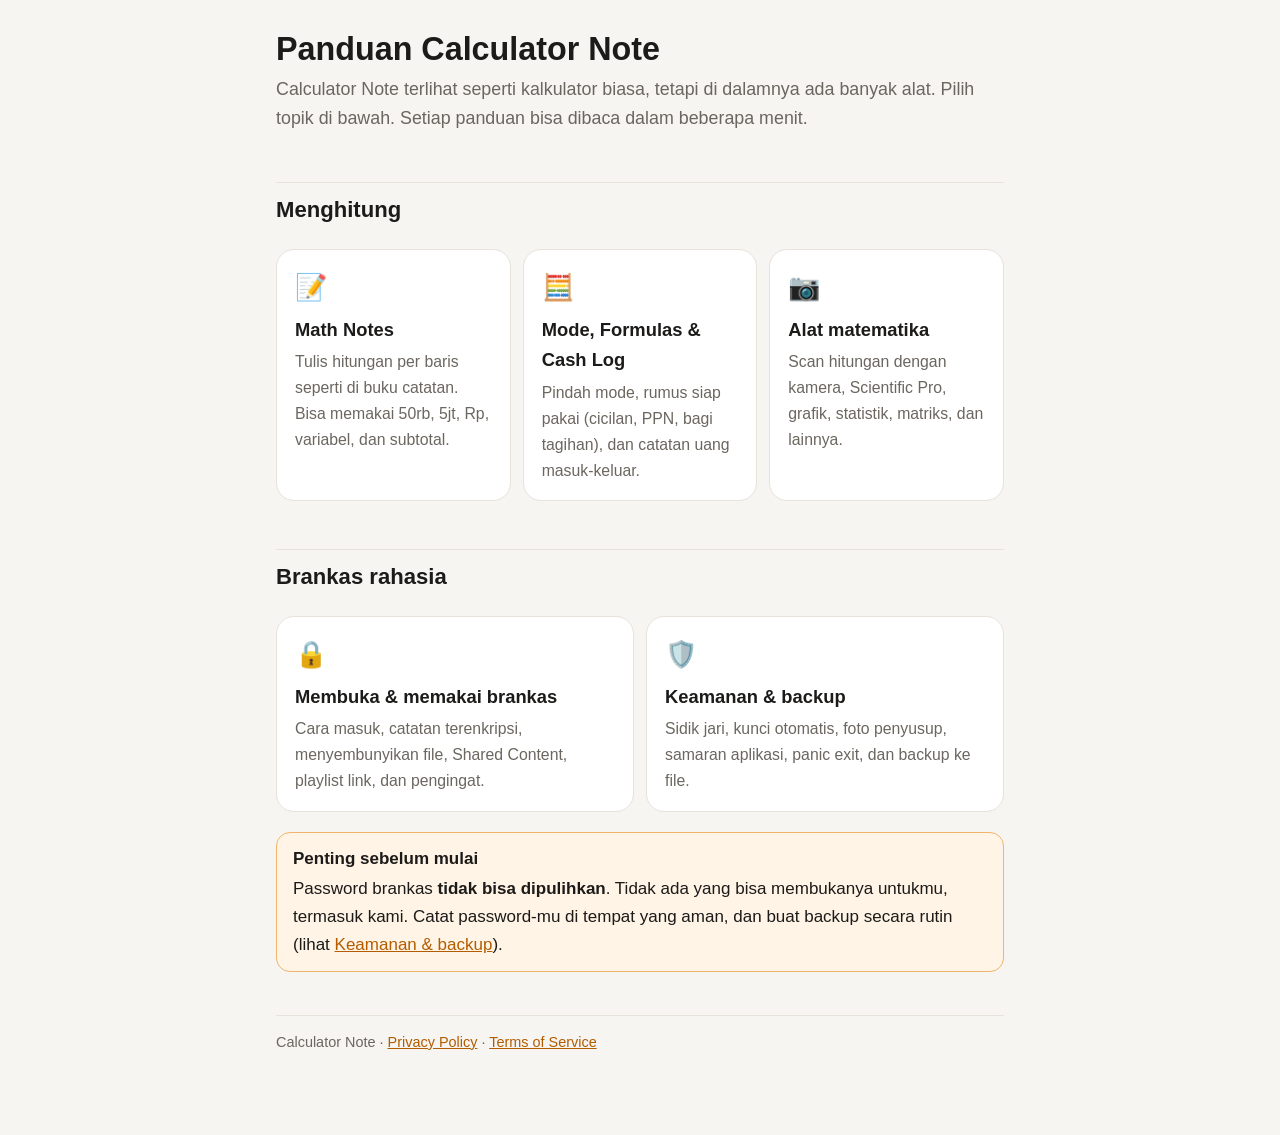
==== guide/index.html @ dc552820 "Add a how-to guide for every feature (Indonesian) guide/: Math Notes, modes with Formulas and Cash L" ====
<!doctype html>
<html lang="id">
<head>
<meta charset="utf-8">
<meta name="viewport" content="width=device-width, initial-scale=1">
<title>Panduan — Calculator Note</title>
<meta name="description" content="Cara memakai semua fitur Calculator Note: Math Notes, Formulas, Cash Log, alat matematika, dan brankas rahasia.">
<link rel="stylesheet" href="style.css">
</head>
<body>
<div class="wrap">

<h1>Panduan Calculator Note</h1>
<p class="lead">Calculator Note terlihat seperti kalkulator biasa, tetapi di dalamnya ada banyak alat. Pilih topik di bawah. Setiap panduan bisa dibaca dalam beberapa menit.</p>

<h2>Menghitung</h2>
<div class="cards">
  <a class="card" href="math-notes.html">
    <div class="ico">📝</div>
    <h3>Math Notes</h3>
    <p>Tulis hitungan per baris seperti di buku catatan. Bisa memakai 50rb, 5jt, Rp, variabel, dan subtotal.</p>
  </a>
  <a class="card" href="modes.html">
    <div class="ico">🧮</div>
    <h3>Mode, Formulas &amp; Cash Log</h3>
    <p>Pindah mode, rumus siap pakai (cicilan, PPN, bagi tagihan), dan catatan uang masuk-keluar.</p>
  </a>
  <a class="card" href="tools.html">
    <div class="ico">📷</div>
    <h3>Alat matematika</h3>
    <p>Scan hitungan dengan kamera, Scientific Pro, grafik, statistik, matriks, dan lainnya.</p>
  </a>
</div>

<h2>Brankas rahasia</h2>
<div class="cards">
  <a class="card" href="vault.html">
    <div class="ico">🔒</div>
    <h3>Membuka &amp; memakai brankas</h3>
    <p>Cara masuk, catatan terenkripsi, menyembunyikan file, Shared Content, playlist link, dan pengingat.</p>
  </a>
  <a class="card" href="security.html">
    <div class="ico">🛡️</div>
    <h3>Keamanan &amp; backup</h3>
    <p>Sidik jari, kunci otomatis, foto penyusup, samaran aplikasi, panic exit, dan backup ke file.</p>
  </a>
</div>

<div class="note warn"><b>Penting sebelum mulai</b>Password brankas <b>tidak bisa dipulihkan</b>. Tidak ada yang bisa membukanya untukmu, termasuk kami. Catat password-mu di tempat yang aman, dan buat backup secara rutin (lihat <a href="security.html#backup">Keamanan &amp; backup</a>).</div>

<footer>
  Calculator Note · <a href="../privacy_policy.html">Privacy Policy</a> · <a href="../terms_of_service.html">Terms of Service</a>
</footer>
</div>
</body>
</html>
---- guide/style.css ----
:root {
  --bg: #f6f5f2;
  --card: #ffffff;
  --text: #1c1b1a;
  --muted: #6b665f;
  --line: #e7e2da;
  --accent: #b35c00;
  --accent-soft: #fff1e0;
  --code: #f1ede7;
  --warn-bg: #fff4e5;
  --warn-line: #f0b46a;
  --tip-bg: #eef6ee;
  --tip-line: #9fcf9f;
}
@media (prefers-color-scheme: dark) {
  :root {
    --bg: #111111;
    --card: #1c1c1e;
    --text: #f2f2f2;
    --muted: #a3a3a3;
    --line: #2f2f31;
    --accent: #ff9f0a;
    --accent-soft: #2a1e0f;
    --code: #2a2a2c;
    --warn-bg: #2b2112;
    --warn-line: #8a5a1c;
    --tip-bg: #15241a;
    --tip-line: #2f6a3f;
  }
}
* { box-sizing: border-box; }
html { -webkit-text-size-adjust: 100%; }
body {
  margin: 0;
  background: var(--bg);
  color: var(--text);
  font-family: -apple-system, BlinkMacSystemFont, "Segoe UI", Roboto, Helvetica, Arial, sans-serif;
  line-height: 1.65;
  font-size: 17px;
}
.wrap { max-width: 760px; margin: 0 auto; padding: 20px 16px 80px; }
.top { display: flex; align-items: center; gap: 10px; font-size: 15px; margin-bottom: 8px; }
.top a { color: var(--accent); text-decoration: none; font-weight: 600; }
h1 { font-size: 1.9em; line-height: 1.2; margin: 0.3em 0 0.2em; }
.lead { color: var(--muted); font-size: 1.05em; margin: 0 0 1.6em; }
h2 { font-size: 1.3em; margin: 2.2em 0 0.6em; padding-top: 0.4em; border-top: 1px solid var(--line); }
h3 { font-size: 1.05em; margin: 1.6em 0 0.4em; }
p, li { margin: 0.4em 0; }
a { color: var(--accent); }
code, kbd {
  font-family: ui-monospace, SFMono-Regular, Menlo, Consolas, monospace;
  background: var(--code);
  border-radius: 6px;
  padding: 1px 6px;
  font-size: 0.9em;
}
b.ui { background: var(--accent-soft); color: var(--accent); border-radius: 6px; padding: 0 6px; font-weight: 600; white-space: nowrap; }
.toc { background: var(--card); border: 1px solid var(--line); border-radius: 16px; padding: 14px 18px; }
.toc ol { margin: 0; padding-left: 1.2em; }
.cards { display: grid; gap: 12px; grid-template-columns: repeat(auto-fit, minmax(220px, 1fr)); margin: 1.2em 0; }
.card {
  display: block; background: var(--card); border: 1px solid var(--line); border-radius: 18px;
  padding: 16px 18px; color: var(--text); text-decoration: none;
}
.card:hover { border-color: var(--accent); }
.card .ico { font-size: 26px; }
.card h3 { margin: 6px 0 4px; font-size: 1.08em; }
.card p { color: var(--muted); font-size: 0.93em; margin: 0; }
.steps { counter-reset: s; list-style: none; padding: 0; }
.steps > li {
  counter-increment: s; position: relative; background: var(--card); border: 1px solid var(--line);
  border-radius: 14px; padding: 12px 14px 12px 52px; margin: 10px 0;
}
.steps > li::before {
  content: counter(s); position: absolute; left: 14px; top: 12px; width: 26px; height: 26px;
  border-radius: 50%; background: var(--accent); color: #fff; font-weight: 700; font-size: 14px;
  display: flex; align-items: center; justify-content: center;
}
.note { border-radius: 14px; padding: 12px 16px; margin: 1em 0; border: 1px solid; }
.note.warn { background: var(--warn-bg); border-color: var(--warn-line); }
.note.tip { background: var(--tip-bg); border-color: var(--tip-line); }
.note b:first-child { display: block; margin-bottom: 2px; }
.shots { display: flex; gap: 16px; flex-wrap: wrap; justify-content: center; margin: 1.2em 0; }
figure { margin: 0; text-align: center; }
figure img {
  width: 240px; max-width: 100%; border-radius: 22px; border: 1px solid var(--line);
  box-shadow: 0 6px 24px rgba(0,0,0,0.10); display: block;
}
figcaption { color: var(--muted); font-size: 0.88em; margin-top: 8px; max-width: 240px; }
table { border-collapse: collapse; width: 100%; margin: 1em 0; font-size: 0.95em; }
.tablewrap { overflow-x: auto; }
th, td { text-align: left; padding: 8px 10px; border-bottom: 1px solid var(--line); vertical-align: top; }
th { color: var(--muted); font-weight: 600; font-size: 0.9em; }
td code { white-space: nowrap; }
footer { color: var(--muted); font-size: 0.85em; margin-top: 3em; border-top: 1px solid var(--line); padding-top: 1em; }
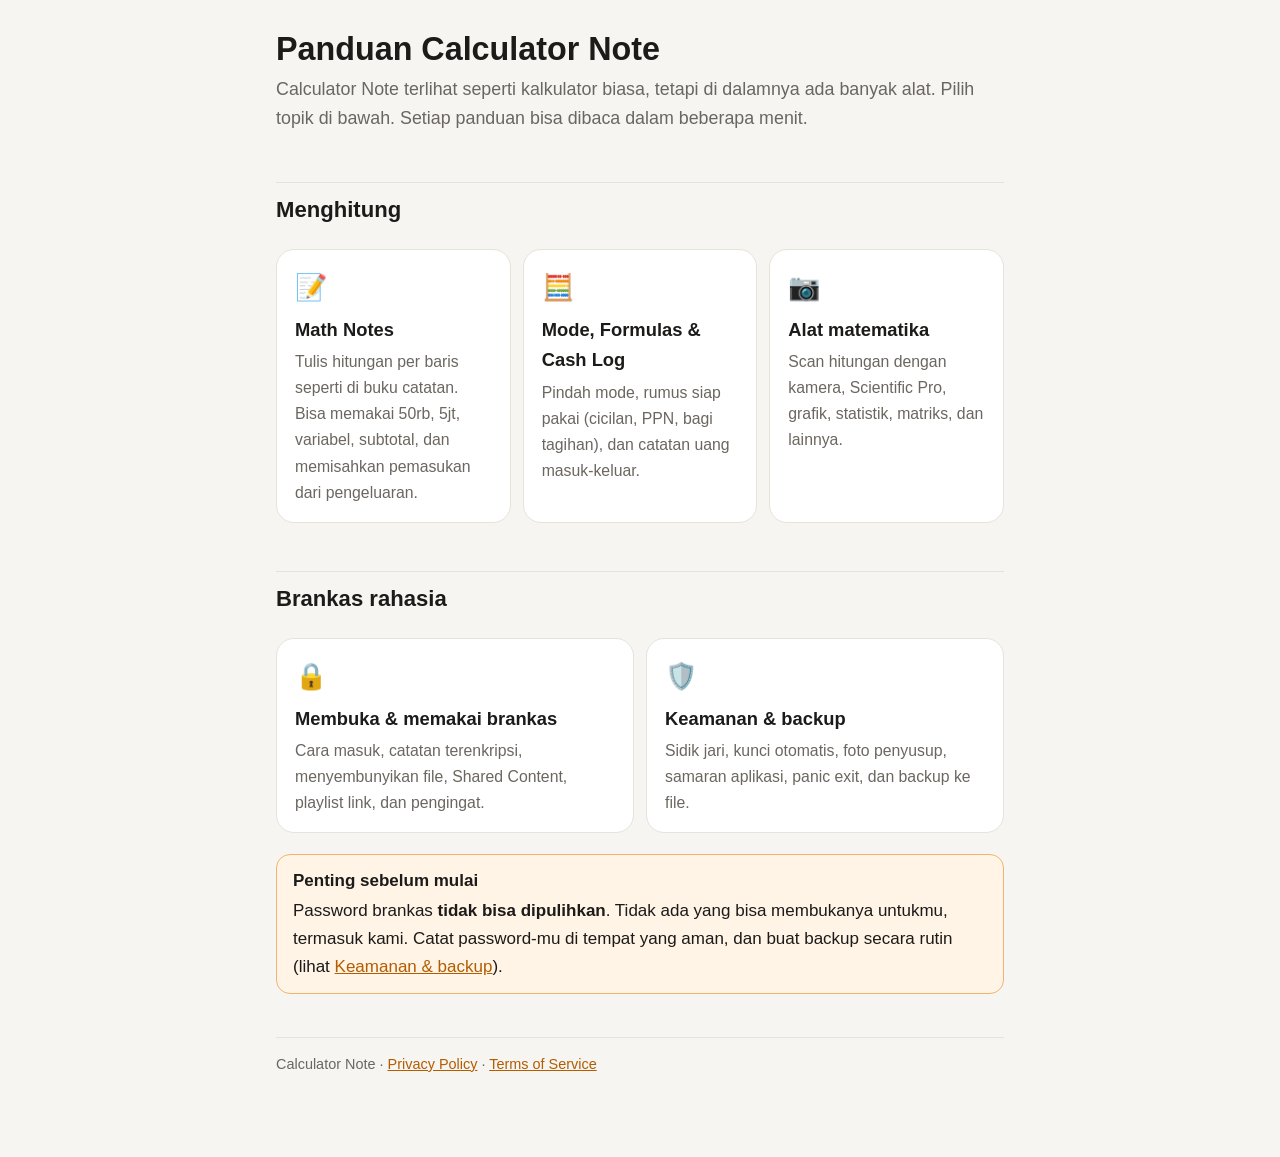
==== commit 942a2361: "Math Notes guide: money in/out (+/- button, In/Out/Balance), Sheet -> Page, new screenshots; visitor" ====
--- a/guide/index.html
+++ b/guide/index.html
@@ -18,7 +18,7 @@
   <a class="card" href="math-notes.html">
     <div class="ico">📝</div>
     <h3>Math Notes</h3>
-    <p>Tulis hitungan per baris seperti di buku catatan. Bisa memakai 50rb, 5jt, Rp, variabel, dan subtotal.</p>
+    <p>Tulis hitungan per baris seperti di buku catatan. Bisa memakai 50rb, 5jt, variabel, subtotal, dan memisahkan pemasukan dari pengeluaran.</p>
   </a>
   <a class="card" href="modes.html">
     <div class="ico">🧮</div>
@@ -50,7 +50,9 @@
 
 <footer>
   Calculator Note · <a href="../privacy_policy.html">Privacy Policy</a> · <a href="../terms_of_service.html">Terms of Service</a>
+  <p id="visitors" class="visitors" hidden></p>
 </footer>
 </div>
+<script src="counter.js" defer></script>
 </body>
 </html>
--- a/guide/style.css
+++ b/guide/style.css
@@ -93,3 +93,4 @@
 th { color: var(--muted); font-weight: 600; font-size: 0.9em; }
 td code { white-space: nowrap; }
 footer { color: var(--muted); font-size: 0.85em; margin-top: 3em; border-top: 1px solid var(--line); padding-top: 1em; }
+.visitors { margin: 0.6em 0 0; font-variant-numeric: tabular-nums; }
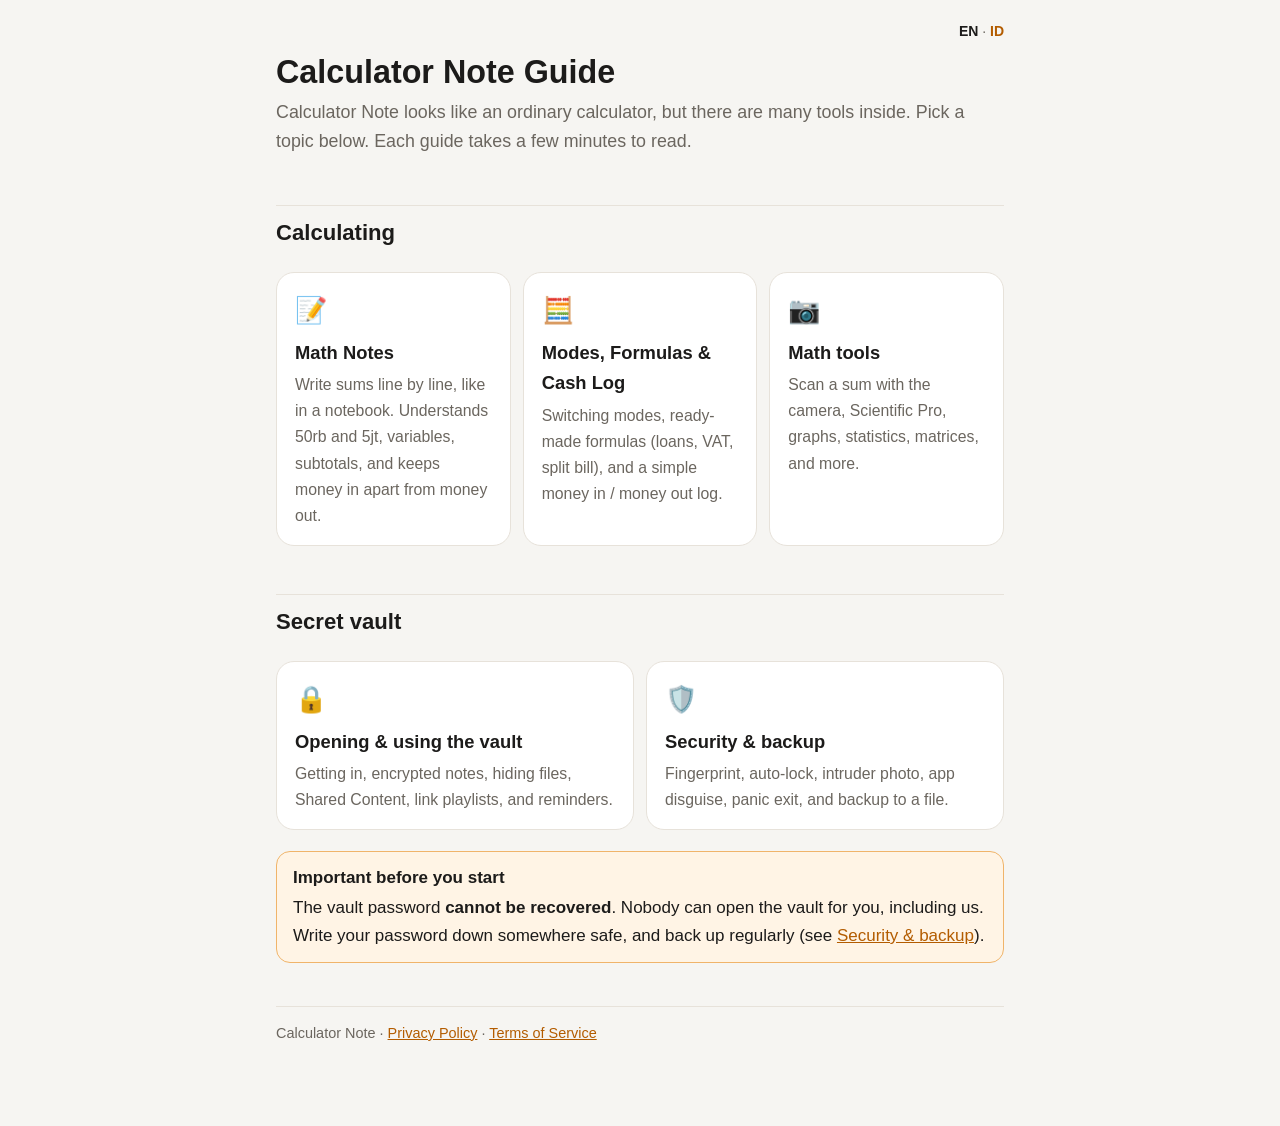
==== commit 0d5c3bd1: "Guide in English at guide/, Indonesian moved to guide/id/, EN/ID switch on every page; new Tools scr" ====
--- a/guide/index.html
+++ b/guide/index.html
@@ -1,52 +1,53 @@
 <!doctype html>
-<html lang="id">
+<html lang="en">
 <head>
 <meta charset="utf-8">
 <meta name="viewport" content="width=device-width, initial-scale=1">
-<title>Panduan — Calculator Note</title>
-<meta name="description" content="Cara memakai semua fitur Calculator Note: Math Notes, Formulas, Cash Log, alat matematika, dan brankas rahasia.">
+<title>Guide — Calculator Note</title>
+<meta name="description" content="How to use every feature of Calculator Note: Math Notes, Formulas, Cash Log, the math tools, and the secret vault.">
 <link rel="stylesheet" href="style.css">
 </head>
 <body>
 <div class="wrap">
+<div class="top"><span class="lang"><b>EN</b> · <a href="id/index.html" hreflang="id">ID</a></span></div>
 
-<h1>Panduan Calculator Note</h1>
-<p class="lead">Calculator Note terlihat seperti kalkulator biasa, tetapi di dalamnya ada banyak alat. Pilih topik di bawah. Setiap panduan bisa dibaca dalam beberapa menit.</p>
+<h1>Calculator Note Guide</h1>
+<p class="lead">Calculator Note looks like an ordinary calculator, but there are many tools inside. Pick a topic below. Each guide takes a few minutes to read.</p>
 
-<h2>Menghitung</h2>
+<h2>Calculating</h2>
 <div class="cards">
   <a class="card" href="math-notes.html">
     <div class="ico">📝</div>
     <h3>Math Notes</h3>
-    <p>Tulis hitungan per baris seperti di buku catatan. Bisa memakai 50rb, 5jt, variabel, subtotal, dan memisahkan pemasukan dari pengeluaran.</p>
+    <p>Write sums line by line, like in a notebook. Understands 50rb and 5jt, variables, subtotals, and keeps money in apart from money out.</p>
   </a>
   <a class="card" href="modes.html">
     <div class="ico">🧮</div>
-    <h3>Mode, Formulas &amp; Cash Log</h3>
-    <p>Pindah mode, rumus siap pakai (cicilan, PPN, bagi tagihan), dan catatan uang masuk-keluar.</p>
+    <h3>Modes, Formulas &amp; Cash Log</h3>
+    <p>Switching modes, ready-made formulas (loans, VAT, split bill), and a simple money in / money out log.</p>
   </a>
   <a class="card" href="tools.html">
     <div class="ico">📷</div>
-    <h3>Alat matematika</h3>
-    <p>Scan hitungan dengan kamera, Scientific Pro, grafik, statistik, matriks, dan lainnya.</p>
+    <h3>Math tools</h3>
+    <p>Scan a sum with the camera, Scientific Pro, graphs, statistics, matrices, and more.</p>
   </a>
 </div>
 
-<h2>Brankas rahasia</h2>
+<h2>Secret vault</h2>
 <div class="cards">
   <a class="card" href="vault.html">
     <div class="ico">🔒</div>
-    <h3>Membuka &amp; memakai brankas</h3>
-    <p>Cara masuk, catatan terenkripsi, menyembunyikan file, Shared Content, playlist link, dan pengingat.</p>
+    <h3>Opening &amp; using the vault</h3>
+    <p>Getting in, encrypted notes, hiding files, Shared Content, link playlists, and reminders.</p>
   </a>
   <a class="card" href="security.html">
     <div class="ico">🛡️</div>
-    <h3>Keamanan &amp; backup</h3>
-    <p>Sidik jari, kunci otomatis, foto penyusup, samaran aplikasi, panic exit, dan backup ke file.</p>
+    <h3>Security &amp; backup</h3>
+    <p>Fingerprint, auto-lock, intruder photo, app disguise, panic exit, and backup to a file.</p>
   </a>
 </div>
 
-<div class="note warn"><b>Penting sebelum mulai</b>Password brankas <b>tidak bisa dipulihkan</b>. Tidak ada yang bisa membukanya untukmu, termasuk kami. Catat password-mu di tempat yang aman, dan buat backup secara rutin (lihat <a href="security.html#backup">Keamanan &amp; backup</a>).</div>
+<div class="note warn"><b>Important before you start</b>The vault password <b>cannot be recovered</b>. Nobody can open the vault for you, including us. Write your password down somewhere safe, and back up regularly (see <a href="security.html#backup">Security &amp; backup</a>).</div>
 
 <footer>
   Calculator Note · <a href="../privacy_policy.html">Privacy Policy</a> · <a href="../terms_of_service.html">Terms of Service</a>
--- a/guide/style.css
+++ b/guide/style.css
@@ -94,3 +94,6 @@
 td code { white-space: nowrap; }
 footer { color: var(--muted); font-size: 0.85em; margin-top: 3em; border-top: 1px solid var(--line); padding-top: 1em; }
 .visitors { margin: 0.6em 0 0; font-variant-numeric: tabular-nums; }
+.lang { margin-left: auto; font-size: 14px; color: var(--muted); white-space: nowrap; }
+.lang b { color: var(--text); }
+.lang a { font-weight: 600; }
